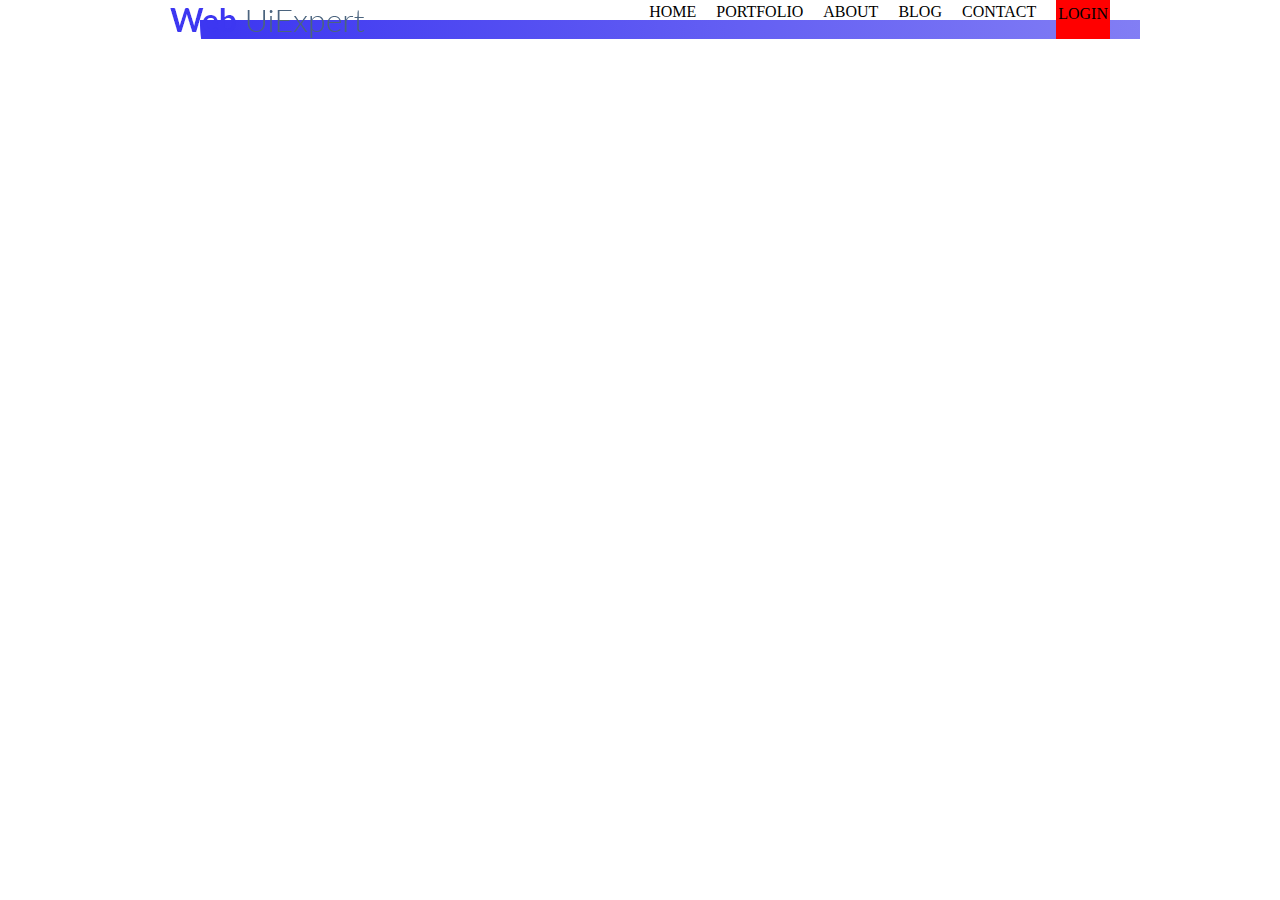
==== index.html @ 874ae99d "first commit" ====
<!DOCTYPE html>
<html lang="en">
  <head>
    <meta charset="UTF-8" />
    <meta http-equiv="X-UA-Compatible" content="IE=edge" />
    <meta name="viewport" content="width=device-width, initial-scale=1.0" />
    <title>Design</title>
  </head>
  <link rel="stylesheet" href="index.css" />
  <body>
      <nav class="navbar">
       <div class="container">
        <img src="logos/Web UiExpert.png" alt="">
        <ul>
          <li class="nav">HOME</li>
          <li class="nav">PORTFOLIO</li>
          <li class="nav">ABOUT</li>
          <li class="nav">BLOG</li>
          <li class="nav">CONTACT</li>
          <li class="nav" style="border:2px solid red; text-align: center; background-color: red;">LOGIN</li>
        </ul>
       </div>
      </nav>
  </body>
</html>
---- index.css ----
*
{
    box-sizing: border-box;
    margin: 0;
    padding:0;
}
body
{
    line-height: 1.5;
    font-size: 16px;
}
ul{
    list-style-type: none;
}
.container{
    max-width: 1000px;
    margin:0 auto;
    padding: 0 30px;
    background-image: url('images/Path\ 1361.png');
}
.navbar .container{
    display:flex;
    justify-content: space-between;
}
.navbar .container ul{
    display:flex;
    justify-content: space-between;
}
.nav{
    margin-left: 20px;
}
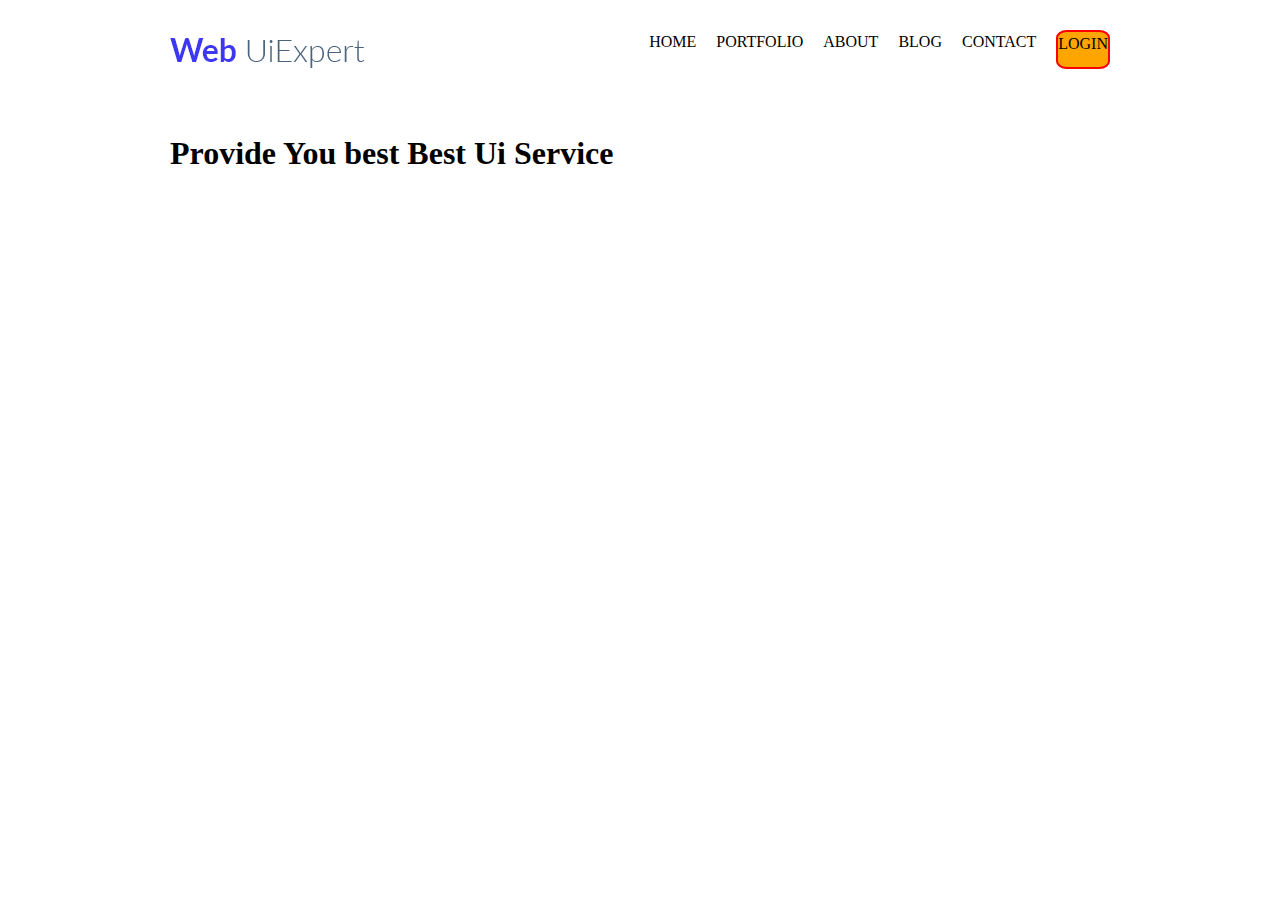
==== commit 560c1f3a: "changes made for the page" ====
--- a/index.html
+++ b/index.html
@@ -17,9 +17,15 @@
           <li class="nav">ABOUT</li>
           <li class="nav">BLOG</li>
           <li class="nav">CONTACT</li>
-          <li class="nav" style="border:2px solid red; text-align: center; background-color: red;">LOGIN</li>
+          <li class="nav" style="border:2px solid red; text-align: center; background-color:orange;border-radius:20%;">LOGIN</li>
         </ul>
        </div>
       </nav>
+      <div class="container">
+      <section>
+        <h1>Provide You best
+            Best Ui Service</h1>
+        </div>
+      </section>
   </body>
 </html>
--- a/index.css
+++ b/index.css
@@ -14,9 +14,9 @@
 }
 .container{
     max-width: 1000px;
-    margin:0 auto;
-    padding: 0 30px;
-    background-image: url('images/Path\ 1361.png');
+    margin:auto;
+    padding: 30px;
+    /*background-image: url('images/Path\ 1361.png');*/
 }
 .navbar .container{
     display:flex;
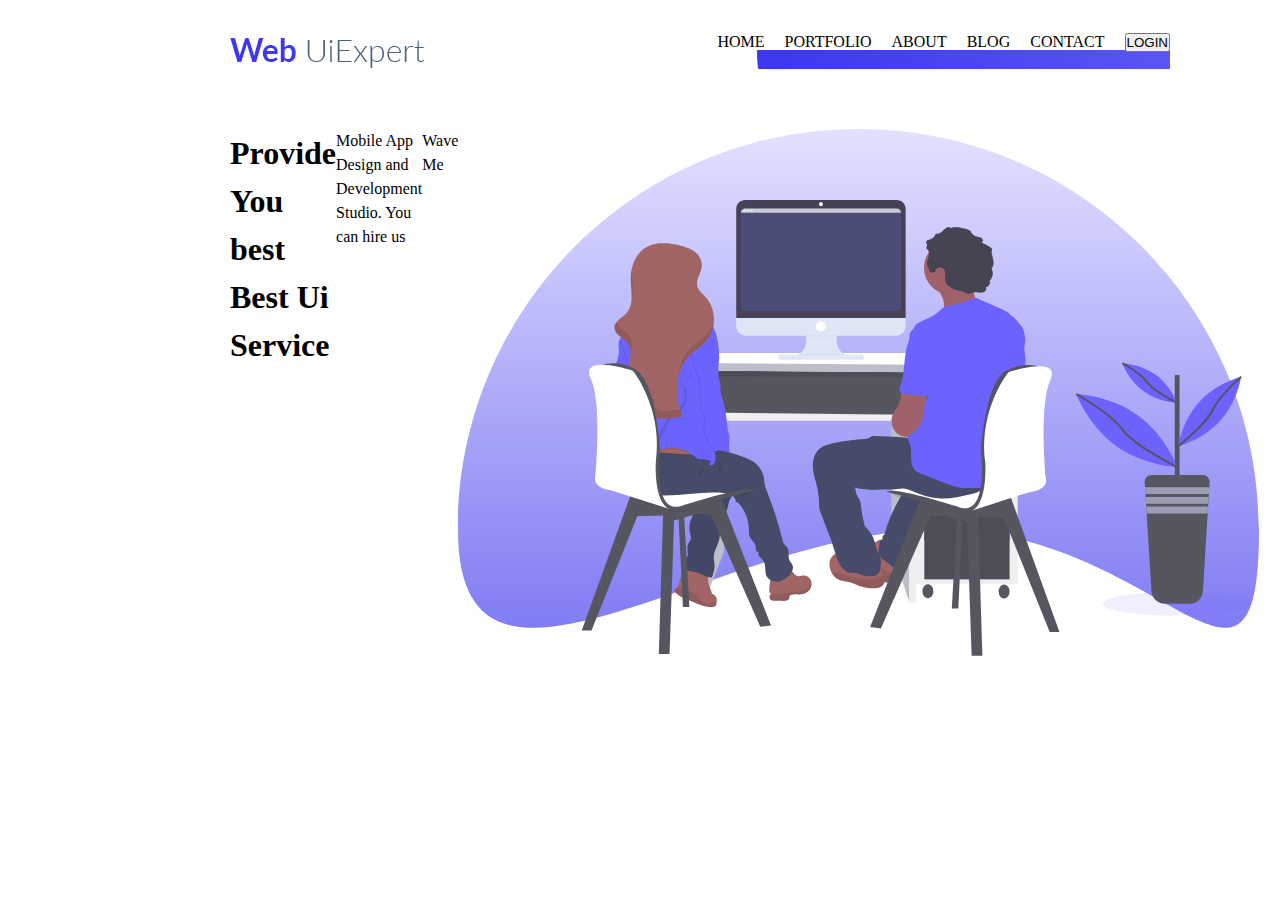
==== commit 8ad0b8e2: "commited 14/09/2022 @10:53" ====
--- a/index.html
+++ b/index.html
@@ -17,15 +17,18 @@
           <li class="nav">ABOUT</li>
           <li class="nav">BLOG</li>
           <li class="nav">CONTACT</li>
-          <li class="nav" style="border:2px solid red; text-align: center; background-color:orange;border-radius:20%;">LOGIN</li>
+          <li class="nav"><button>LOGIN</button></li>
         </ul>
        </div>
       </nav>
       <div class="container">
-      <section>
-        <h1>Provide You best
-            Best Ui Service</h1>
-        </div>
+      <section class="section">
+        <h1>Provide You best<br>
+             Best Ui Service</h1>
+        <p>Mobile App Design and Development Studio. You can hire us</p>
+        <p>Wave Me</p>
+        <img src="images/undraw_pair_programming_njlp.png" alt="">
       </section>
+      </div>
   </body>
 </html>
--- a/index.css
+++ b/index.css
@@ -14,9 +14,8 @@
 }
 .container{
     max-width: 1000px;
-    margin:auto;
+    margin:0px 0px 0px 200px;
     padding: 30px;
-    /*background-image: url('images/Path\ 1361.png');*/
 }
 .navbar .container{
     display:flex;
@@ -25,7 +24,25 @@
 .navbar .container ul{
     display:flex;
     justify-content: space-between;
+    background-image: url('images/Path\ 1361.png');
 }
 .nav{
     margin-left: 20px;
 }
+h1{
+    font-weight: bold;
+    font-size:xx-large;
+}
+/*.button{
+    border: 2px solid blue;
+    width: 100px;
+    text-align: center;
+    border-radius: 20%;
+    background-color: blue;
+    border-left-style:initial ;
+    border-right-style:inherit ;
+}*/
+.container .section{
+    display:flex; 
+    justify-content: space-between;
+}
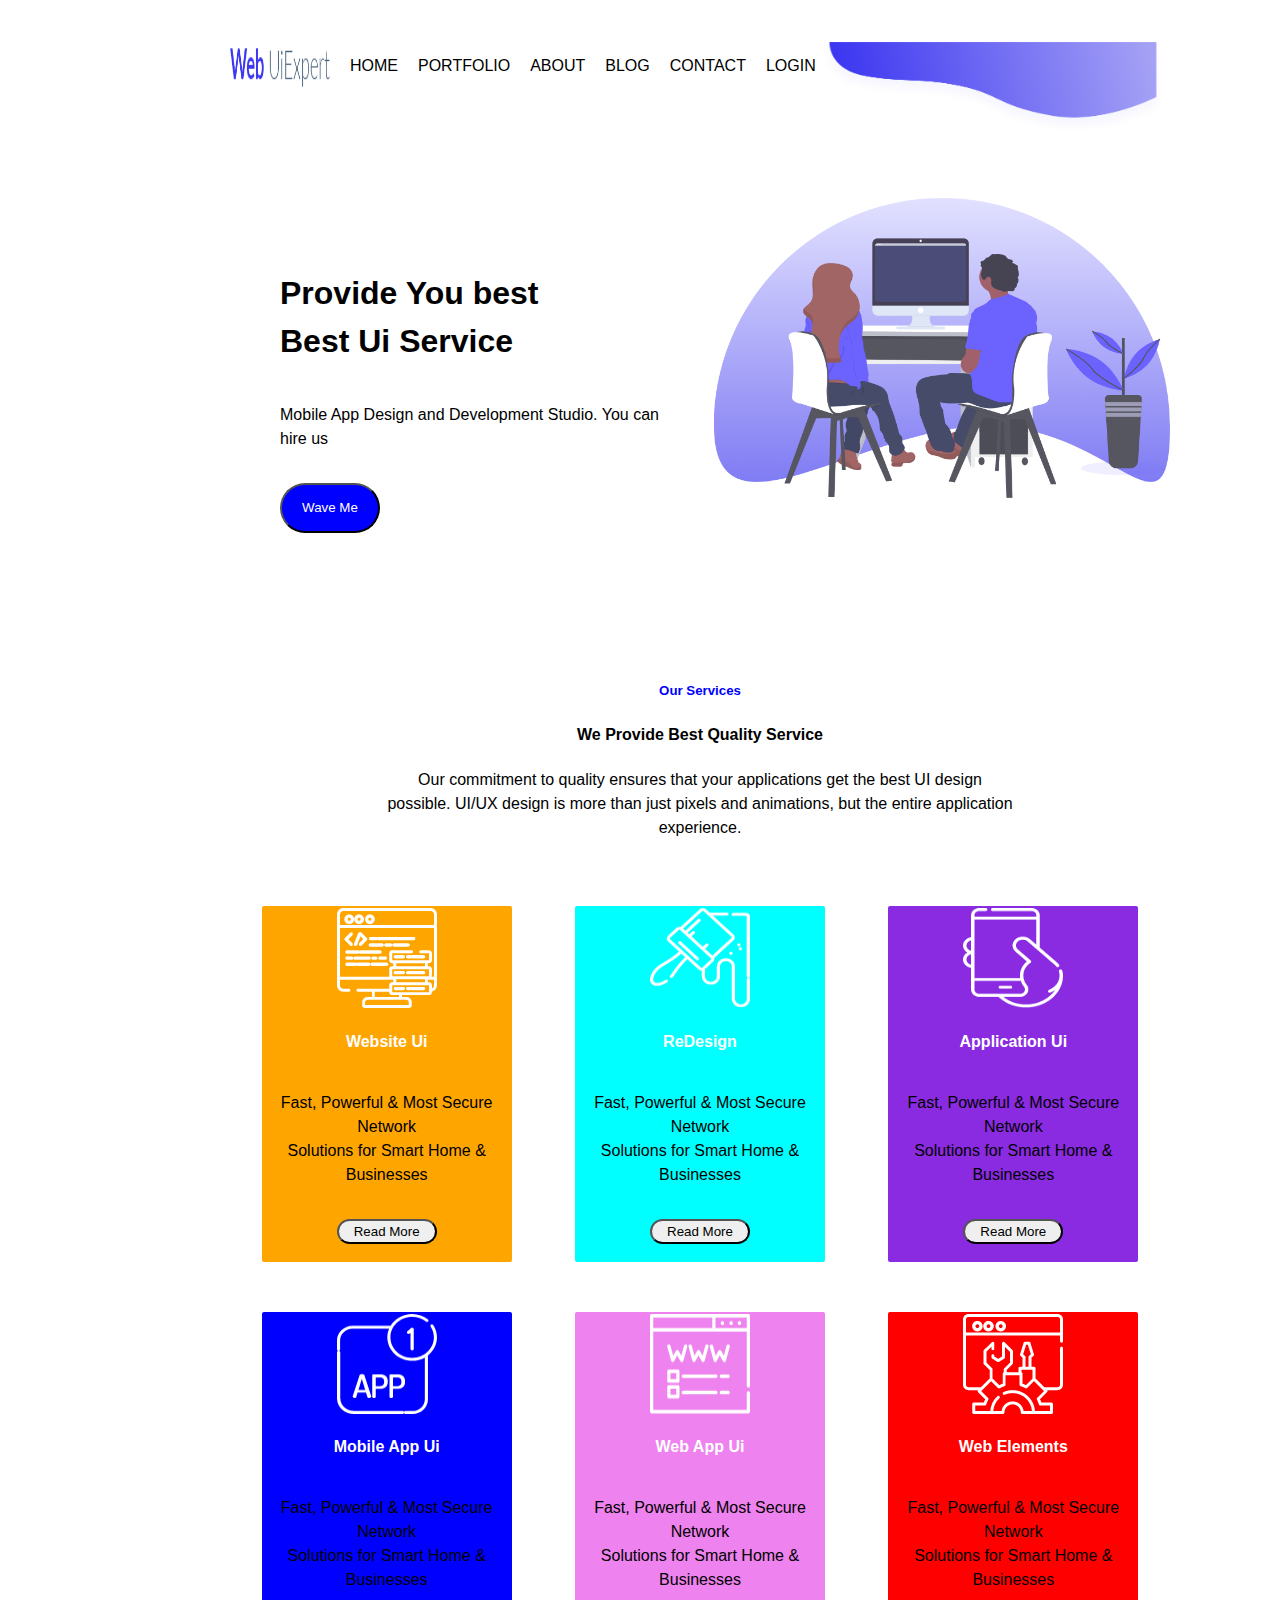
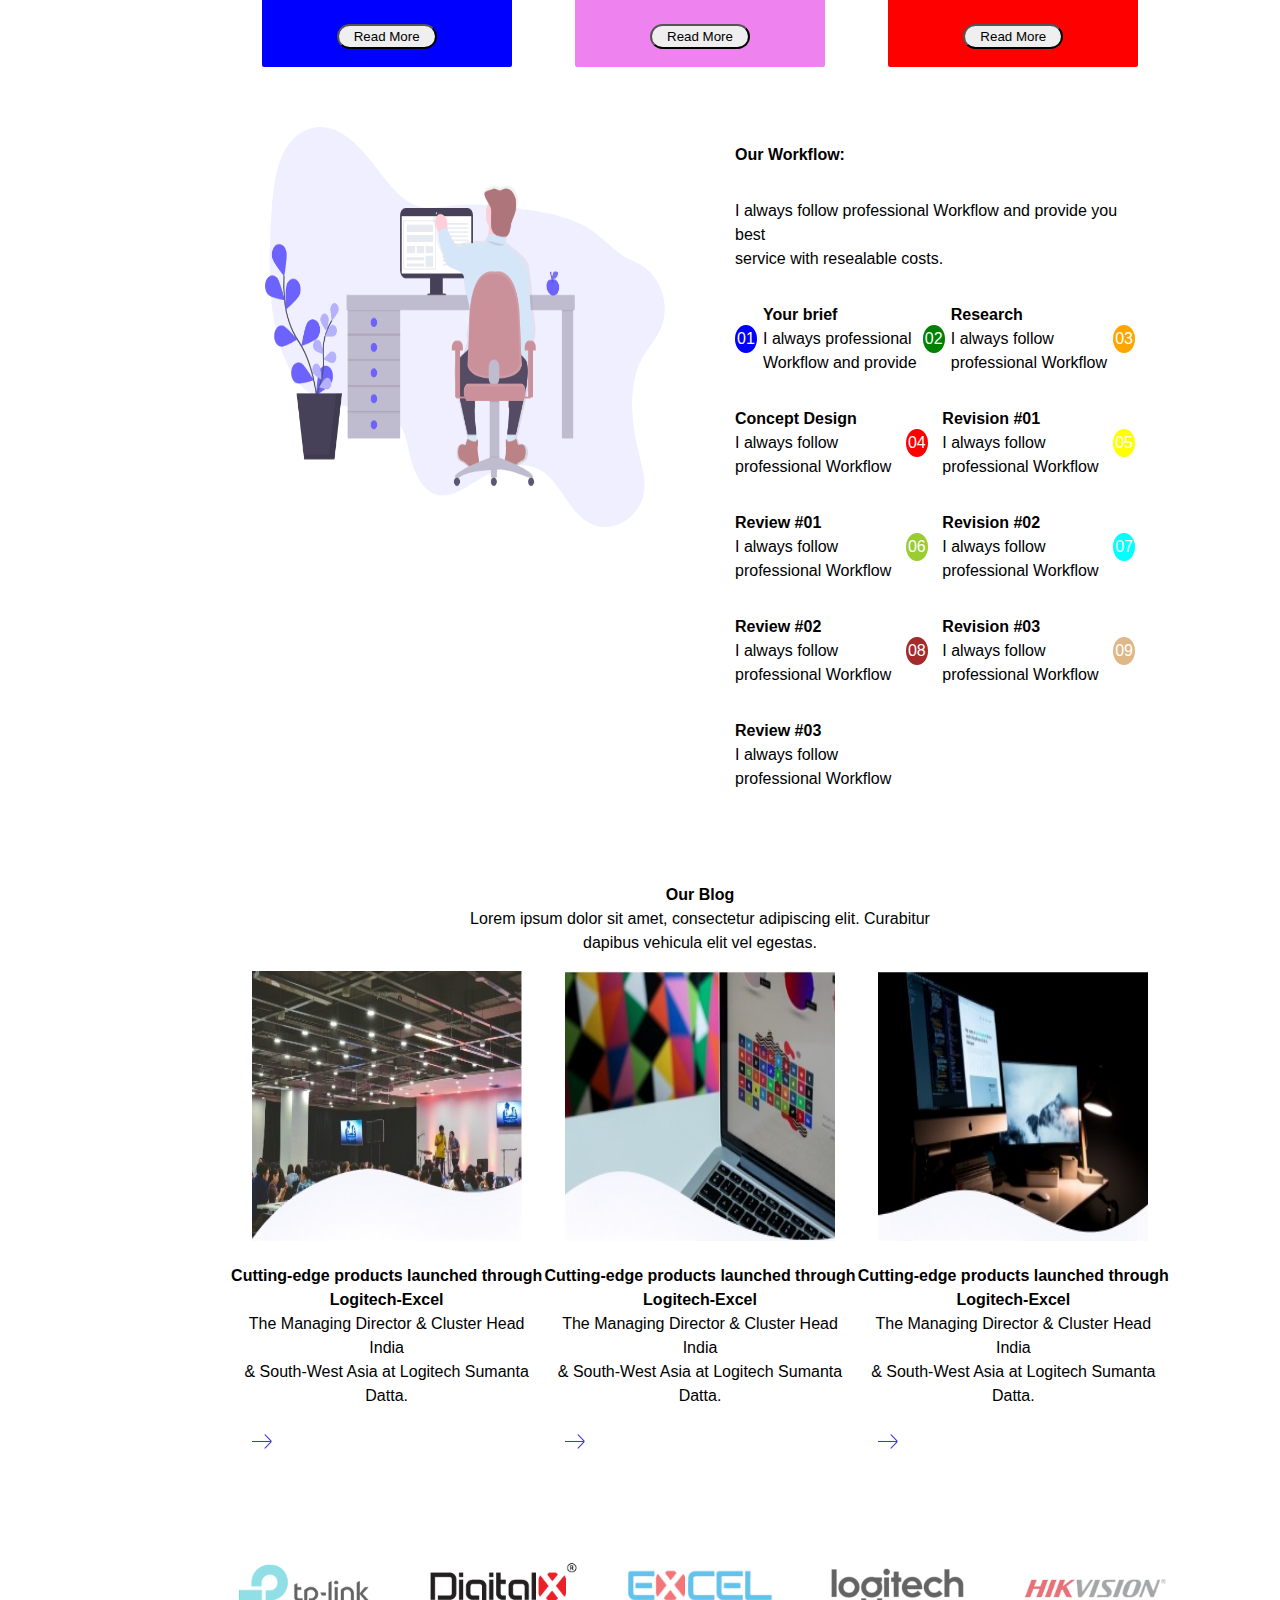
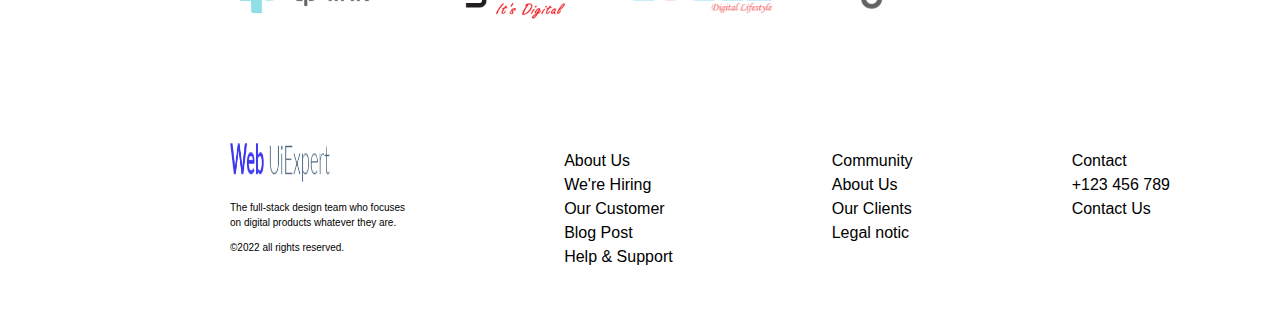
==== commit 4eea183d: "changes made" ====
--- a/index.html
+++ b/index.html
@@ -4,31 +4,227 @@
     <meta charset="UTF-8" />
     <meta http-equiv="X-UA-Compatible" content="IE=edge" />
     <meta name="viewport" content="width=device-width, initial-scale=1.0" />
-    <title>Design</title>
+  <title>Design</title>
   </head>
   <link rel="stylesheet" href="index.css" />
   <body>
-      <nav class="navbar">
        <div class="container">
-        <img src="logos/Web UiExpert.png" alt="">
+        <nav class="navbar">
+        <img src="logos/Web UiExpert.png" alt=" web UiExpert logo" width="100px" height="50px">
         <ul>
           <li class="nav">HOME</li>
           <li class="nav">PORTFOLIO</li>
           <li class="nav">ABOUT</li>
           <li class="nav">BLOG</li>
           <li class="nav">CONTACT</li>
-          <li class="nav"><button>LOGIN</button></li>
+          <li class="nav">LOGIN</li>
         </ul>
+        <img src="images/Path 1361.png" alt="nav bar image" width="600px" height="100px">
+        </nav>
        </div>
-      </nav>
       <div class="container">
       <section class="section">
+        <div class="main">
         <h1>Provide You best<br>
              Best Ui Service</h1>
         <p>Mobile App Design and Development Studio. You can hire us</p>
-        <p>Wave Me</p>
-        <img src="images/undraw_pair_programming_njlp.png" alt="">
+        <p><button>Wave Me</button></p>
+        </div>
+        <img src="images/undraw_pair_programming_njlp.png" alt="undraw_pair_programming image" width="500px" height="300px">
       </section>
+      </div>
+      <div class="container">
+        <div class="cent">
+        <div class="service">
+          <h5>Our Services</h6>
+          <h4>We Provide Best Quality Service</h4>
+          <p>Our commitment to quality ensures that your applications get the best UI design <br>   
+            possible. UI/UX design is more than just pixels and animations, but the entire application <br> 
+            experience.</p>
+        </div>
+        <div class="boxes">
+          <div class="box1">
+            <img src="icons/Website-Ui.png" alt="Website-Ui image" width="100px" height="100px">
+            <h4>Website Ui</h4>
+            <p>Fast, Powerful & Most Secure Network <br> 
+              Solutions for Smart Home & Businesses</p>
+            <p><button>Read More</button></p>
+          </div>
+          <div class="box2">
+            <img src="icons/ReDesign.png" alt=" ReDesign image" width="100px" height="100px">
+            <h4>ReDesign</h4>
+            <p>Fast, Powerful & Most Secure Network <br>
+              Solutions for Smart Home & Businesses</p>
+             <p><button>Read More</button></p> 
+          </div>
+          <div class="box3">
+            <img src="icons/application-Ui.png" alt=" application-Ui image" width="100px" height="100px">
+            <h4>Application Ui</h4>
+            <p>Fast, Powerful & Most Secure Network <br> 
+              Solutions for Smart Home & Businesses</p>
+             <p><button>Read More</button></p> 
+          </div>
+          <div class="box4">
+            <img src="icons/mobile-app-ui.png" alt="mobile-app-ui image" width="100px" height="100px">
+            <h4>Mobile App Ui</h4>
+            <p>Fast, Powerful & Most Secure Network <br> 
+              Solutions for Smart Home & Businesses</p>
+            <p><button>Read More</button></p>
+          </div>
+          <div class="box5">
+            <img src="icons/web-app-ui.png" alt="web-app-ui image" width="100px" height="100px">
+            <h4>Web App Ui</h4>
+            <p>Fast, Powerful & Most Secure Network <br> 
+              Solutions for Smart Home & Businesses</p>
+            <p><button>Read More</button></p>
+            </div>
+          <div class="box6">
+            <img src="icons/web-elements.png" alt="web Elements image" width="100px" height="100px">
+            <h4>Web Elements</h4>
+            <p>Fast, Powerful & Most Secure Network <br> 
+              Solutions for Smart Home & Businesses</p>
+              <p><button >Read More</button></p>
+          </div>
+        </div>
+        </div>
+      </div>
+      <div class="container">
+        <div class="workflow">
+          <img src="images/undraw_social_networking_nqk4.png" alt="undraw_social_networking_nqk4" width="400px" height="400px">
+          <div class="dis">
+          <p><strong>Our Workflow:</strong></p>
+          <p>I always follow professional Workflow and provide you best <br> 
+            service with resealable costs.</p>
+           <div class="con">
+          <p class="num1">01</p>
+          <p><strong>Your brief</strong><br>
+            I always professional <br> 
+            Workflow and provide</p>
+            <p class="num2">02</p>
+            <p><strong>Research</strong><br>
+              I always follow <br>
+              professional Workflow</p>
+              <p class="num3">03</p>
+            <p><strong>Concept Design</strong><br>
+            I always follow <br>
+              professional Workflow</p>
+              <p class="num4">04</p>
+              <p><strong>Revision #01</strong> <br>
+              I always follow <br>
+                professional Workflow</p>
+                <p class="num5">05</p>
+               <p><strong>Review #01</strong> <br>  
+                I always follow <br>
+                  professional Workflow</p>
+                  <p class="num6">06</p>
+                 <p> <strong>Revision #02</strong> <br>
+                  I always follow <br>
+                    professional Workflow</p>
+                    <p class="num7">07</p>
+                   <p> <strong>Review #02</strong> <br>
+                    I always follow <br>
+                      professional Workflow</p>
+                      <p class="num8">08</p>
+                     <p> <strong>Revision #03</strong> <br>
+                      I always follow <br>
+                        professional Workflow</p>
+                        <p class="num9">09</p>
+                       <p> <strong>Review #03</strong> <br>
+                        I always follow <br>
+                          professional Workflow</p>   
+                </div>
+              </div>
+           </div>
+      </div>
+      <div class="container">
+      <div class="blog">
+        <p><strong>Our Blog</strong><br>
+          Lorem ipsum dolor sit amet, consectetur adipiscing elit. Curabitur<br> 
+dapibus vehicula elit vel egestas.</p>
+          <div class="cut">
+            <div>
+              <img src="images/md-duran-628447-unsplash.jpg" alt="md-duran-628447-unsplash image" width="270px" height="270px">
+              <p><strong>Cutting-edge products launched through Logitech-Excel</strong><br>
+                The Managing Director & Cluster Head India <br>
+                & South-West Asia at Logitech Sumanta <br>
+                Datta.
+              </p>
+              <img class="arrow" src="icons/arrow.png" alt=" arrow image" >
+            </div>
+            <div>
+              <img src="images/nordwood-themes-387855-unsplash.jpg" alt="nordwood-themes-387855-unsplash" width="270px" height="270px">
+              <p><strong>Cutting-edge products launched through Logitech-Excel</strong> <br>
+                The Managing Director & Cluster Head India <br> 
+                & South-West Asia at Logitech Sumanta <br>  
+                Datta.
+              </p>
+              <img class="arrow" src="icons/arrow.png" alt="arrow image">
+            </div>
+            <div>
+              <img src="images/lee-campbell-106610-unsplash.jpg" alt="lee-campbell-106610-unsplash" width="270px" height="270px">
+              <p><strong>Cutting-edge products launched through Logitech-Excel</strong> <br>
+                The Managing Director & Cluster Head India <br>
+                & South-West Asia at Logitech Sumanta <br>
+                Datta.
+              </p>
+              <img class="arrow" src="icons/arrow.png" alt="arrow image">
+            </div>
+          </div>
+         </div> 
+      </div>
+      <div class="container">
+        <div class="last">
+          <div>
+          <img src="logos/tp-link.png" alt="tplink image">
+          </div>
+          <div>
+            <img src="logos/digital-x-logo.png" alt="digital-x-logo">
+          </div>
+          <div>
+            <img src="logos/excel-brand-logo.png" alt="excel-brand-logo">
+          </div>
+          <div>
+            <img src="logos/Logitech-logo-300x300.png" alt="Logitech-logo-300x300">
+          </div>
+          <div>
+            <img src="logos/hikvison.png" alt="hikvision">
+          </div>
+        </div>
+      </div>
+      <div class="container">
+        <div class="final">
+         <div>
+          <img src="logos/Web UiExpert.png" alt="web UiExpert">
+          <p>The full-stack design team who focuses<br> 
+            on digital products whatever they are.
+          </p>
+         <p>&copy;2022 all rights reserved.</p>
+         </div>
+         <div>
+          <ul>
+            <li>About Us</li>
+            <li>We're Hiring</li>
+            <li>Our Customer</li>
+            <li>Blog Post</li>
+            <li>Help & Support</li>
+          </ul>
+         </div>
+         <div>
+          <ul>
+            <li>Community</li>
+            <li>About Us</li>
+            <li>Our Clients</li>
+            <li>Legal notic</li>
+          </ul>
+         </div>
+         <div>
+          <ul>
+            <li>Contact</li>
+            <li>+123 456 789</li>
+            <li>Contact Us</li>
+          </ul>
+         </div>
+        </div>
       </div>
   </body>
 </html>
--- a/index.css
+++ b/index.css
@@ -1,7 +1,7 @@
 *
 {
     box-sizing: border-box;
-    margin: 0;
+    margin-left:0;
     padding:0;
 }
 body
@@ -16,15 +16,19 @@
     max-width: 1000px;
     margin:0px 0px 0px 200px;
     padding: 30px;
-}
-.navbar .container{
-    display:flex;
-    justify-content: space-between;
-}
-.navbar .container ul{
-    display:flex;
-    justify-content: space-between;
-    background-image: url('images/Path\ 1361.png');
+    font-family: sans-serif;
+}
+.container .navbar{
+    display:flex;
+    justify-content: space-between;
+}
+.container .navbar ul{
+    display:flex;
+    justify-content: space-between;
+    flex-direction: row;
+    align-content: flex-end;
+    z-index: 5;
+   
 }
 .nav{
     margin-left: 20px;
@@ -46,3 +50,229 @@
     display:flex; 
     justify-content: space-between;
 }
+.container .section .main{
+    display:flex;
+    flex-direction: column; 
+    padding: 50px;
+}
+.container .section .main{
+    font-family: sans-serif;
+}
+.container .section .main p button{
+    width: 100px;
+    height:50px;
+    background-color: blue;
+    color: white;
+    border-radius: 50px;
+}
+.container .cent .boxes h4{
+    color: white;
+}
+.container .cent .boxes p button{
+    width: 100px;
+    height:25px;
+    border-radius: 50px;
+
+}   
+.container .section img{
+    display: flex;
+    align-items: flex-start;
+}
+.container .service{
+    text-align: center;
+}
+.container .cent{
+    display:flex;
+    flex-direction: column;
+    justify-content: center;
+}
+.container .service h5{
+    color: blue;
+}
+.container .boxes{
+    display:flex;
+    flex-wrap: wrap;
+    justify-content:space-around;    
+}
+.container .boxes .box1{
+    display: flex;
+    justify-content: center;
+    flex-direction: column;
+    width:250px;
+    text-align: center;
+    margin: 50px 0 ;
+    border:2px solid orange;
+    background-color: orange;
+    align-items: center;
+    border-radius: 2px;
+}
+.container .boxes .box2{
+    display: flex;
+    justify-content: center;
+    flex-direction: column;
+    width:250px;
+    text-align: center;
+    margin:50px 0;
+    border:2px solid aqua;
+    background-color: aqua;
+    align-items: center;
+    border-radius: 2px;
+}
+.container .boxes .box3{
+    display: flex;
+    justify-content: center;
+    flex-direction: column;
+    width:250px;
+    text-align: center;
+    margin: 50px 0 50px 0;
+    border:2px solid blueviolet;
+    background-color: blueviolet;
+    align-items: center;
+    border-radius: 2px;
+}
+.container .boxes .box4{
+    display: flex;
+    justify-content: center;
+    flex-direction: column;
+    width:250px;
+    text-align: center;
+    border:2px solid blue;
+    background-color:blue;
+    align-items: center;
+    border-radius: 2px;
+}
+.container .boxes .box5{
+    display: flex;
+    justify-content: center;
+    flex-direction: column;
+    width:250px;
+    text-align: center;
+    border:2px solid violet;
+    background-color: violet;
+    align-items: center;
+    border-radius: 2px;
+}
+.container .boxes .box6{
+    display: flex;
+    justify-content: center;
+    flex-direction: column;
+    width:250px;
+    text-align: center;
+    border:2px solid red;
+    background-color: red;
+    align-items: center;
+    border-radius: 2px;
+}
+.container .service .boxes{
+    background-color: gainsboro;
+}
+.container .workflow{
+    display:flex;
+    justify-content: space-around;
+}
+.container .workflow .dis{display: flex;
+flex-direction: column;
+flex-wrap: wrap;
+width: 400px;
+}
+.container .workflow .dis .con{
+    display: flex;
+    flex-wrap: wrap;
+    justify-content: space-between;
+    align-items:center;
+}
+
+.container .workflow .dis .con .num1{
+    border:2px solid blue; 
+    border-radius:50%; 
+    text-align: center;
+    background-color:blue;
+    color:white;
+}
+.container .workflow .dis .con .num2{
+    border:2px solid green; 
+    border-radius:50%; 
+    text-align: center;
+    background-color:green;
+    color:white;
+}
+.container .workflow .dis .con .num3{
+    border:2px solid orange; 
+    border-radius:50%; 
+    text-align: center;
+    background-color:orange;
+    color:white;
+}
+.container .workflow .dis .con .num4{
+    border:2px solid red; 
+    border-radius:50%; 
+    text-align: center;
+    background-color:red;
+    color:white;
+}
+.container .workflow .dis .con .num5{
+    border:2px solid yellow; 
+    border-radius:50%; 
+    text-align: center;
+    background-color:yellow;
+    color:white;
+}
+.container .workflow .dis .con .num6{
+    border:2px solid yellowgreen; 
+    border-radius:50%; 
+    text-align: center;
+    background-color:yellowgreen;
+    color:white;
+}
+.container .workflow .dis .con .num7{
+    border:2px solid aqua; 
+    border-radius:50%;
+    text-align: center;
+    background-color:aqua;
+    color:white;
+}
+.container .workflow .dis .con .num8{
+    border:2px solid brown; 
+    border-radius:50%; 
+    text-align: center;
+    background-color:brown;
+    color:white;
+}.container .workflow .dis .con .num9{
+    border:2px solid burlywood; 
+    border-radius:50%; 
+    text-align: center;
+    background-color:burlywood;
+    color:white;
+}
+.blog{
+    text-align: center;
+}
+.blog .cut{
+    display: flex;
+    justify-content:space-between ;
+    margin:10px 0px 0px 0px;
+}
+.blog .cut .arrow{
+    margin: 10px 250px 0 0;
+    width: 20px;
+}
+.container .last img{
+    width:150px;
+    height: 150px;
+}
+.container .last{
+    display:flex;
+    justify-content: space-between;
+}
+.container .final{
+    display:flex;
+    flex-direction: row;
+    justify-content: space-between;
+}
+.container .final p{
+    font-size:  10px;
+}
+.container .final img{
+    width:100px;
+    height:50px;
+}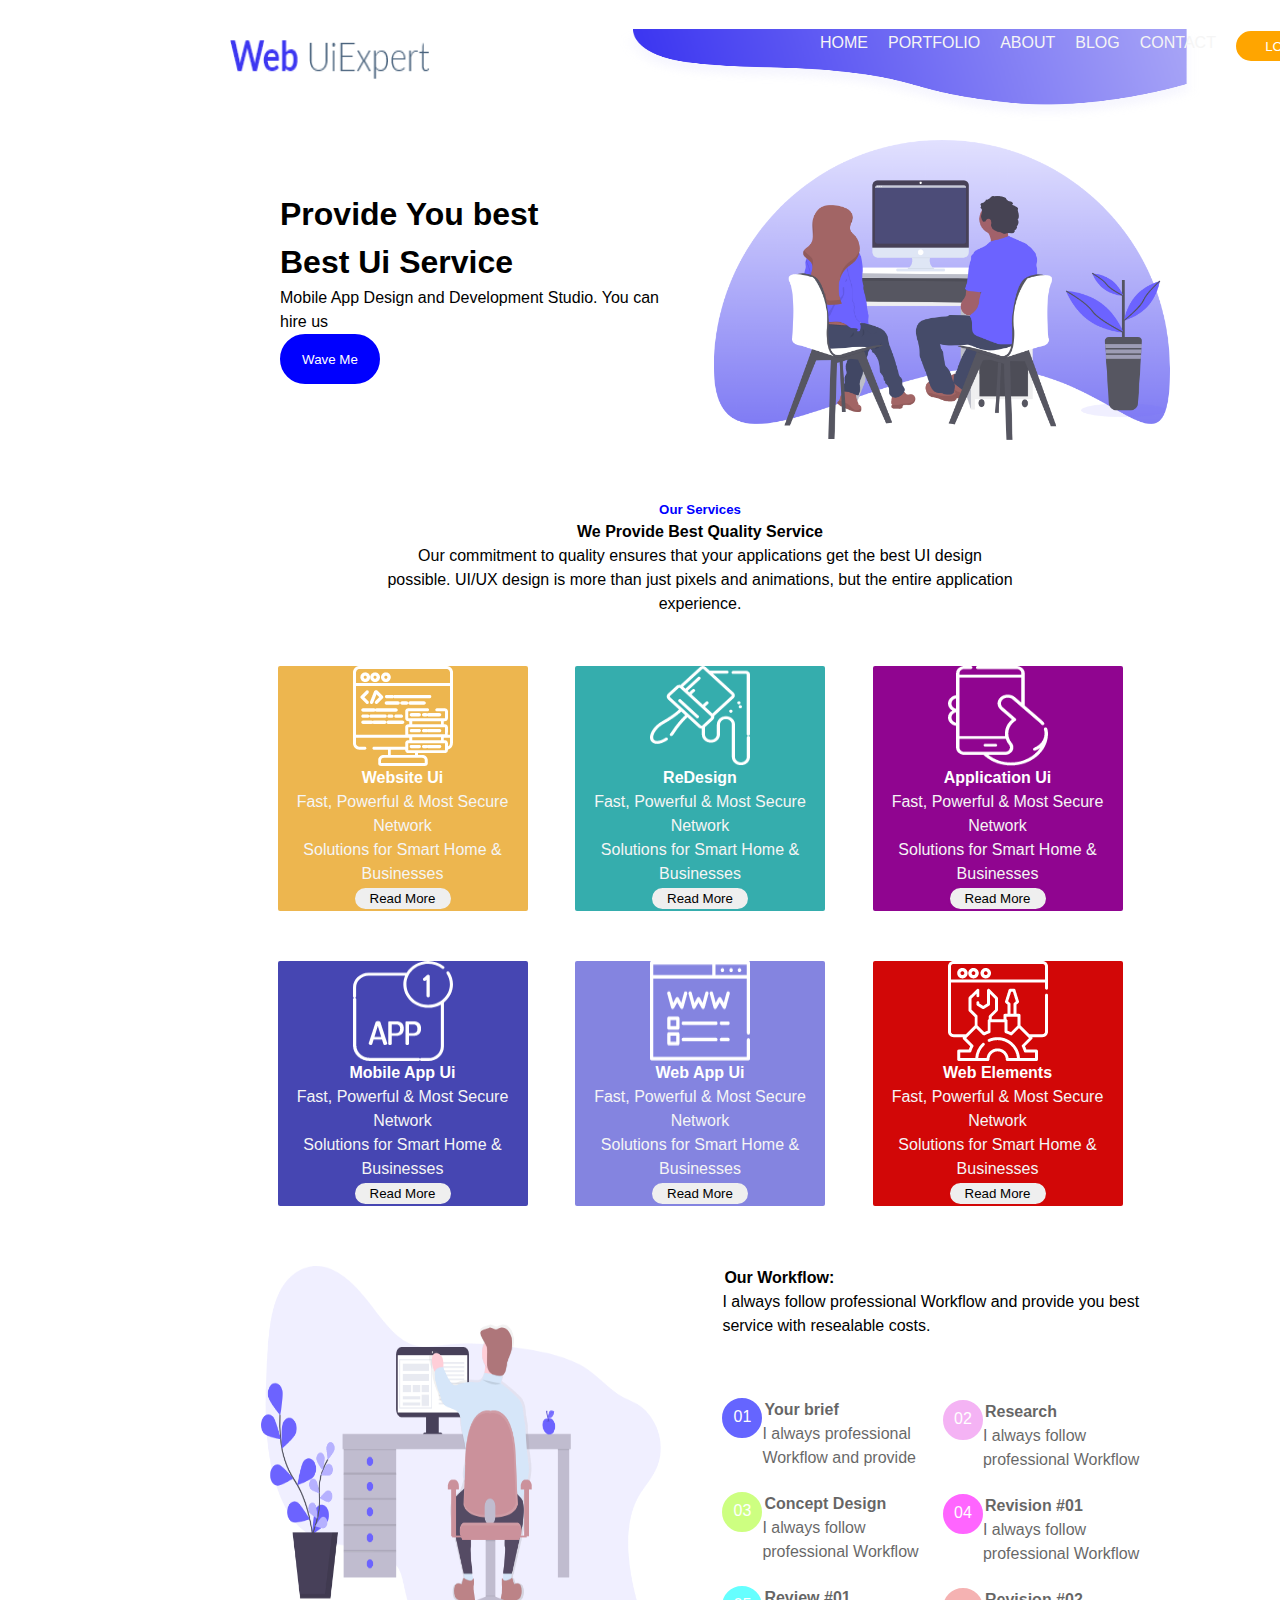
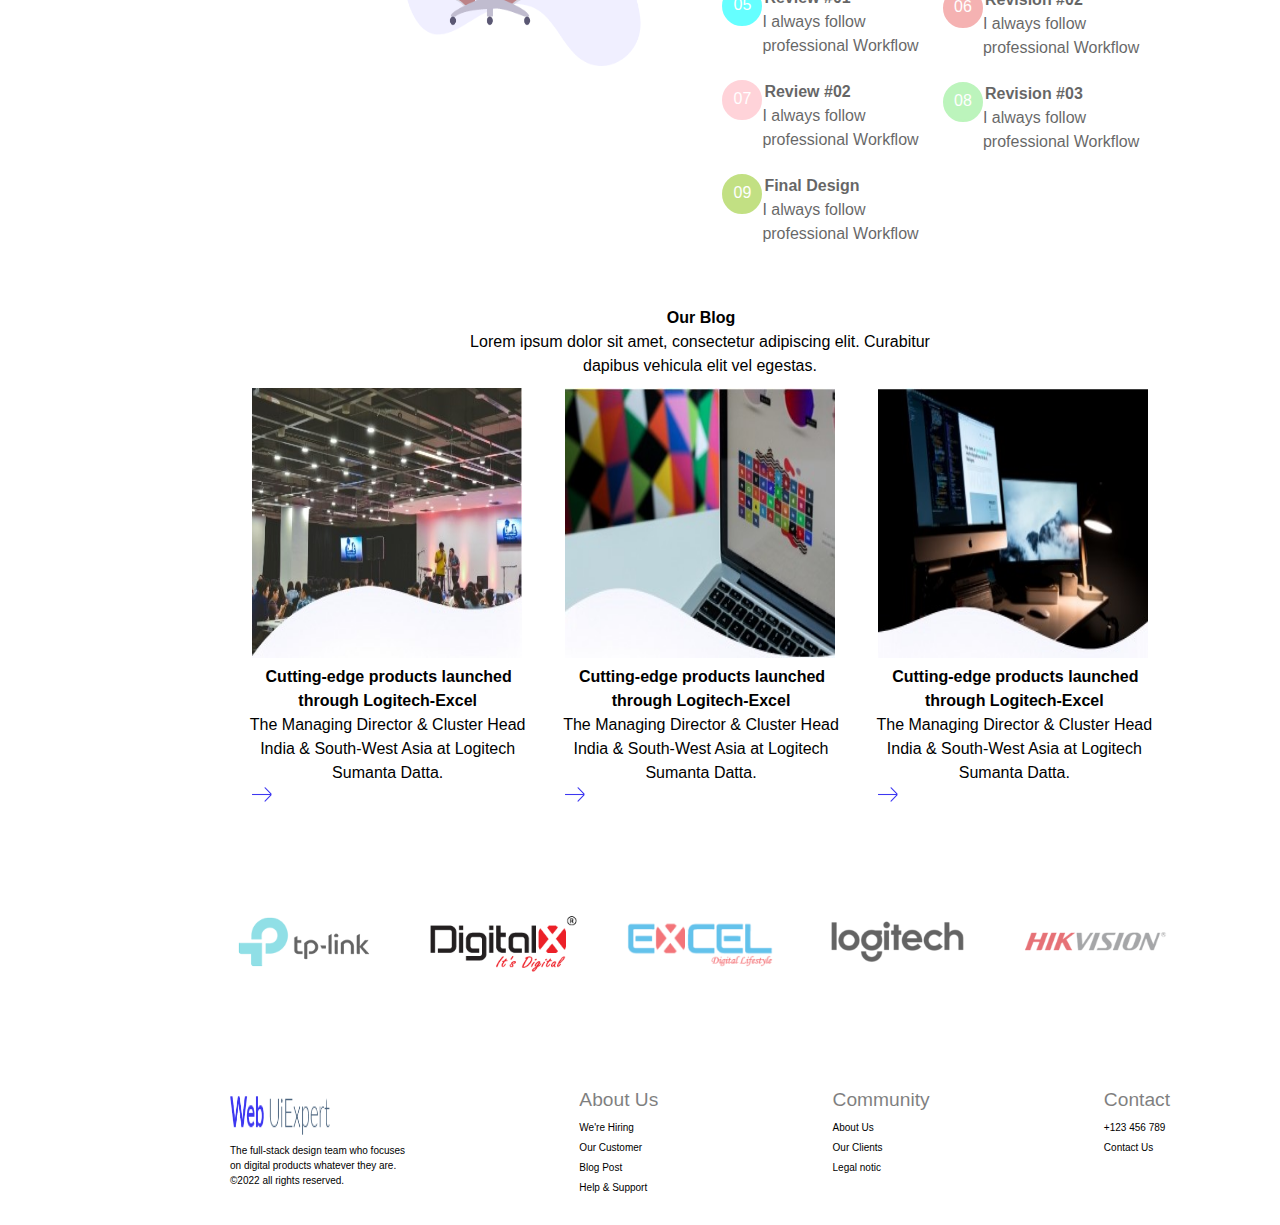
==== commit 6ecb3bd5: "pushing it to the git" ====
--- a/index.html
+++ b/index.html
@@ -10,17 +10,17 @@
   <body>
        <div class="container">
         <nav class="navbar">
-        <img src="logos/Web UiExpert.png" alt=" web UiExpert logo" width="100px" height="50px">
+        <img src="logos/Web UiExpert.png" alt=" web UiExpert logo" width="200px" height="50px">
         <ul>
           <li class="nav">HOME</li>
           <li class="nav">PORTFOLIO</li>
           <li class="nav">ABOUT</li>
           <li class="nav">BLOG</li>
           <li class="nav">CONTACT</li>
-          <li class="nav">LOGIN</li>
+          <li class="nav"><button>LOGIN</button></li>
         </ul>
-        <img src="images/Path 1361.png" alt="nav bar image" width="600px" height="100px">
         </nav>
+        <img class="naimg" src="images/Path 1361.png" alt="nav bar image" width="600px" height="100px">
        </div>
       <div class="container">
       <section class="section">
@@ -90,48 +90,72 @@
       </div>
       <div class="container">
         <div class="workflow">
+          <div>
           <img src="images/undraw_social_networking_nqk4.png" alt="undraw_social_networking_nqk4" width="400px" height="400px">
-          <div class="dis">
+          </div>
+          <div class="flow">
+          <div>
           <p><strong>Our Workflow:</strong></p>
           <p>I always follow professional Workflow and provide you best <br> 
             service with resealable costs.</p>
-           <div class="con">
-          <p class="num1">01</p>
+          </div>
+          <div class="num">
+           <div class="num1">
+          <p class="circle1">01</p>
           <p><strong>Your brief</strong><br>
             I always professional <br> 
             Workflow and provide</p>
-            <p class="num2">02</p>
+            </div>
+            <div class="num2">
+            <p class="circle2">02</p>
             <p><strong>Research</strong><br>
               I always follow <br>
               professional Workflow</p>
-              <p class="num3">03</p>
+              </div>
+              <div class="num3">
+              <p class="circle3">03</p>
             <p><strong>Concept Design</strong><br>
             I always follow <br>
               professional Workflow</p>
-              <p class="num4">04</p>
+              </div>
+              <div class="num4">
+              <p class="circle4">04</p>
               <p><strong>Revision #01</strong> <br>
               I always follow <br>
                 professional Workflow</p>
-                <p class="num5">05</p>
+                </div>
+                <div class="num5">
+                <p class="circle5">05</p>
                <p><strong>Review #01</strong> <br>  
                 I always follow <br>
                   professional Workflow</p>
-                  <p class="num6">06</p>
+                </div>
+                <div class="num6">
+                  <p class="circle6">06</p>
                  <p> <strong>Revision #02</strong> <br>
                   I always follow <br>
                     professional Workflow</p>
-                    <p class="num7">07</p>
+                  </div>
+                  <div class="num7">
+                    <p class="circle7">07</p>
                    <p> <strong>Review #02</strong> <br>
                     I always follow <br>
                       professional Workflow</p>
-                      <p class="num8">08</p>
+                      </div>
+                      <div class="num8">
+                      <p class="circle8">08</p>
                      <p> <strong>Revision #03</strong> <br>
                       I always follow <br>
                         professional Workflow</p>
-                        <p class="num9">09</p>
-                       <p> <strong>Review #03</strong> <br>
+                     </div>
+                        <div class="num9" >
+                        <p class="circle9">09</p>
+                       <p> <strong>Final Design</strong><br>
                         I always follow <br>
-                          professional Workflow</p>   
+                          professional Workflow</p>
+                          </div>
+                          </div> 
+                    </div>
                 </div>
               </div>
            </div>
@@ -145,8 +169,8 @@
             <div>
               <img src="images/md-duran-628447-unsplash.jpg" alt="md-duran-628447-unsplash image" width="270px" height="270px">
               <p><strong>Cutting-edge products launched through Logitech-Excel</strong><br>
-                The Managing Director & Cluster Head India <br>
-                & South-West Asia at Logitech Sumanta <br>
+                The Managing Director & Cluster Head India
+                & South-West Asia at Logitech Sumanta 
                 Datta.
               </p>
               <img class="arrow" src="icons/arrow.png" alt=" arrow image" >
@@ -154,8 +178,8 @@
             <div>
               <img src="images/nordwood-themes-387855-unsplash.jpg" alt="nordwood-themes-387855-unsplash" width="270px" height="270px">
               <p><strong>Cutting-edge products launched through Logitech-Excel</strong> <br>
-                The Managing Director & Cluster Head India <br> 
-                & South-West Asia at Logitech Sumanta <br>  
+                The Managing Director & Cluster Head India  
+                & South-West Asia at Logitech Sumanta  
                 Datta.
               </p>
               <img class="arrow" src="icons/arrow.png" alt="arrow image">
@@ -163,8 +187,8 @@
             <div>
               <img src="images/lee-campbell-106610-unsplash.jpg" alt="lee-campbell-106610-unsplash" width="270px" height="270px">
               <p><strong>Cutting-edge products launched through Logitech-Excel</strong> <br>
-                The Managing Director & Cluster Head India <br>
-                & South-West Asia at Logitech Sumanta <br>
+                The Managing Director & Cluster Head India
+                & South-West Asia at Logitech Sumanta
                 Datta.
               </p>
               <img class="arrow" src="icons/arrow.png" alt="arrow image">
@@ -194,7 +218,7 @@
       <div class="container">
         <div class="final">
          <div>
-          <img src="logos/Web UiExpert.png" alt="web UiExpert">
+          <img src="logos/Web UiExpert.png" alt="web UiExpert" width="200px" height="100px">
           <p>The full-stack design team who focuses<br> 
             on digital products whatever they are.
           </p>
@@ -202,26 +226,26 @@
          </div>
          <div>
           <ul>
-            <li>About Us</li>
-            <li>We're Hiring</li>
-            <li>Our Customer</li>
-            <li>Blog Post</li>
-            <li>Help & Support</li>
+            <li class="hed">About Us</li>
+            <li class="ted">We're Hiring</li>
+            <li class="ted">Our Customer</li>
+            <li class="ted">Blog Post</li>
+            <li class="ted">Help & Support</li>
           </ul>
          </div>
          <div>
           <ul>
-            <li>Community</li>
-            <li>About Us</li>
-            <li>Our Clients</li>
-            <li>Legal notic</li>
+            <li class="hed">Community</li>
+            <li class="ted">About Us</li>
+            <li class="ted">Our Clients</li>
+            <li class="ted">Legal notic</li>
           </ul>
          </div>
          <div>
           <ul>
-            <li>Contact</li>
-            <li>+123 456 789</li>
-            <li>Contact Us</li>
+            <li class="hed">Contact</li>
+            <li class="ted">+123 456 789</li>
+            <li class="ted">Contact Us</li>
           </ul>
          </div>
         </div>
--- a/index.css
+++ b/index.css
@@ -1,7 +1,7 @@
 *
 {
     box-sizing: border-box;
-    margin-left:0;
+    margin:0;
     padding:0;
 }
 body
@@ -26,9 +26,19 @@
     display:flex;
     justify-content: space-between;
     flex-direction: row;
-    align-content: flex-end;
-    z-index: 5;
-   
+    color: whitesmoke;
+    font-family: sans-serif;
+    margin-left: 370px;
+    margin-top:1px;
+}
+.container .navbar .nav button{
+    background-color:orange;
+    border: 2px solid orange;
+    color:white;
+    width: 100px;
+    height:30px;
+    border-radius: 20px;
+
 }
 .nav{
     margin-left: 20px;
@@ -61,6 +71,7 @@
 .container .section .main p button{
     width: 100px;
     height:50px;
+    border: 2px solid blue;
     background-color: blue;
     color: white;
     border-radius: 50px;
@@ -72,8 +83,11 @@
     width: 100px;
     height:25px;
     border-radius: 50px;
-
 }   
+.container .cent .boxes{
+    display:flex;
+    justify-content: space-evenly;
+}
 .container .section img{
     display: flex;
     align-items: flex-start;
@@ -99,69 +113,87 @@
     justify-content: center;
     flex-direction: column;
     width:250px;
+    color: whitesmoke;
     text-align: center;
     margin: 50px 0 ;
-    border:2px solid orange;
-    background-color: orange;
-    align-items: center;
-    border-radius: 2px;
+    background-color: rgb(237, 182, 79);
+    align-items: center;
+    border-radius: 2px;
+}
+.container .cent .boxes .box1 p button{
+    border: 2px solid rgb(237, 182, 79);
 }
 .container .boxes .box2{
     display: flex;
     justify-content: center;
     flex-direction: column;
     width:250px;
+    color: whitesmoke;
     text-align: center;
     margin:50px 0;
-    border:2px solid aqua;
-    background-color: aqua;
-    align-items: center;
-    border-radius: 2px;
+    background-color: rgb(53, 173, 173);
+    align-items: center;
+    border-radius: 2px;
+}
+.container .cent .boxes .box2 p button{
+    border: 2px solid rgb(53, 173, 173);
 }
 .container .boxes .box3{
     display: flex;
     justify-content: center;
     flex-direction: column;
     width:250px;
+    color: whitesmoke;
     text-align: center;
     margin: 50px 0 50px 0;
-    border:2px solid blueviolet;
-    background-color: blueviolet;
-    align-items: center;
-    border-radius: 2px;
+    background-color: rgb(144, 5, 144);
+    align-items: center;
+    border-radius: 2px;
+}
+.container .cent .boxes .box3 p button{
+    border: 2px solid rgb(144, 5, 144);
 }
 .container .boxes .box4{
     display: flex;
     justify-content: center;
     flex-direction: column;
     width:250px;
-    text-align: center;
-    border:2px solid blue;
-    background-color:blue;
-    align-items: center;
-    border-radius: 2px;
+    color: whitesmoke;
+    text-align: center;
+    background-color:rgb(70, 70, 178);
+    align-items: center;
+    border-radius: 2px;
+}
+.container .cent .boxes .box4 p button{
+    border: 2px solid rgb(70, 70, 178);
 }
 .container .boxes .box5{
     display: flex;
     justify-content: center;
     flex-direction: column;
     width:250px;
-    text-align: center;
-    border:2px solid violet;
-    background-color: violet;
-    align-items: center;
-    border-radius: 2px;
+    color: whitesmoke;
+    text-align: center;
+    background-color: rgb(132, 132, 224);
+    align-items: center;
+    border-radius: 2px;
+}
+.container .cent .boxes .box5 p button{
+    border: 2px solid rgb(132, 132, 224);
 }
 .container .boxes .box6{
     display: flex;
     justify-content: center;
     flex-direction: column;
     width:250px;
-    text-align: center;
-    border:2px solid red;
-    background-color: red;
-    align-items: center;
-    border-radius: 2px;
+    color: whitesmoke;
+    text-align: center;
+    background-color: rgb(210, 7, 7);
+    align-items: center;
+    border-radius: 2px;
+}
+.container .cent .boxes .box6 p button{
+    border: 2px solid rgb(210, 7, 7);
 }
 .container .service .boxes{
     background-color: gainsboro;
@@ -170,91 +202,169 @@
     display:flex;
     justify-content: space-around;
 }
-.container .workflow .dis{display: flex;
-flex-direction: column;
-flex-wrap: wrap;
-width: 400px;
-}
-.container .workflow .dis .con{
-    display: flex;
-    flex-wrap: wrap;
-    justify-content: space-between;
-    align-items:center;
-}
 
-.container .workflow .dis .con .num1{
-    border:2px solid blue; 
-    border-radius:50%; 
-    text-align: center;
-    background-color:blue;
-    color:white;
-}
-.container .workflow .dis .con .num2{
-    border:2px solid green; 
-    border-radius:50%; 
-    text-align: center;
-    background-color:green;
-    color:white;
-}
-.container .workflow .dis .con .num3{
-    border:2px solid orange; 
-    border-radius:50%; 
-    text-align: center;
-    background-color:orange;
-    color:white;
-}
-.container .workflow .dis .con .num4{
-    border:2px solid red; 
-    border-radius:50%; 
-    text-align: center;
-    background-color:red;
-    color:white;
-}
-.container .workflow .dis .con .num5{
-    border:2px solid yellow; 
-    border-radius:50%; 
-    text-align: center;
-    background-color:yellow;
-    color:white;
-}
-.container .workflow .dis .con .num6{
-    border:2px solid yellowgreen; 
-    border-radius:50%; 
-    text-align: center;
-    background-color:yellowgreen;
-    color:white;
-}
-.container .workflow .dis .con .num7{
-    border:2px solid aqua; 
-    border-radius:50%;
-    text-align: center;
-    background-color:aqua;
-    color:white;
-}
-.container .workflow .dis .con .num8{
-    border:2px solid brown; 
-    border-radius:50%; 
-    text-align: center;
-    background-color:brown;
-    color:white;
-}.container .workflow .dis .con .num9{
-    border:2px solid burlywood; 
-    border-radius:50%; 
-    text-align: center;
-    background-color:burlywood;
-    color:white;
+.container .naimg{
+    position:absolute;
+    right: 70px;
+    top:25px;
+    z-index: -1;
+}
+.container .workflow .flow .num{
+    display:flex;
+    flex-direction: column;
+    padding-top: 40px;
+    opacity:0.6;
+}
+.container .workflow .flow .num p{
+
+}
+.container .workflow .flow .num .num1{
+   display: flex;
+   margin-top: 20px;
+}
+.container .workflow .flow .num .num2{
+    display: flex;
+    align-self: flex-end;
+    margin-top: -70px;
+}
+.container .workflow .flow .num .num3{
+   display:flex;
+   margin-top: 20px;
+}
+.container .workflow .flow .num .num4{
+   display: flex;
+   align-self: flex-end;
+   margin-top: -70px;
+}
+.container .workflow .flow .num .num5{
+   display: flex;
+   margin-top: 20px;
+}
+.container .workflow .flow .num .num6{
+    display: flex;
+    align-self: flex-end;
+    margin-top: -70px;
+}
+.container .workflow .flow .num .num7{
+    display: flex;
+    margin-top:20px;
+
+}
+.container .workflow .flow .num  .num8{
+   display: flex;
+   align-self: flex-end;
+   margin-top: -70px;
+    
+}
+.container .workflow .flow .num .num9{
+    display:flex;
+    margin-top: 20px;
+}
+.container .workflow .flow .num .num1 .circle1{
+    border: 2px solid blue;
+    border-radius: 50px;
+    height: 40px;
+    width: 40px;
+    padding:5px;
+    text-align: center;
+    color: white;
+    background-color: blue;
+}
+.container .workflow .flow .num .num2 .circle2{
+    border: 2px solid violet;
+    border-radius: 50px;
+    height: 40px;
+    width: 40px;
+    padding:5px;
+    text-align: center;
+    color: white;
+    background-color: violet;
+}
+.container .workflow .flow .num .num3 .circle3{
+    border: 2px solid greenyellow;
+    border-radius: 50px;
+    height: 40px;
+    width: 40px;
+    padding:5px;
+    text-align: center;
+    color: white;
+    background-color: greenyellow;
+}
+.container .workflow .flow .num .num4 .circle4{
+    border: 2px solid magenta;
+    border-radius: 50px;
+    height: 40px;
+    width: 40px;
+    padding:5px;
+    text-align: center;
+    color: white;
+    background-color: magenta;
+}
+.container .workflow .flow .num .num5 .circle5{
+    border: 2px solid aqua;
+    border-radius: 50px;
+    height: 40px;
+    width: 40px;
+    padding:5px;
+    text-align: center;
+    color: white;
+    background-color: aqua;
+}
+.container .workflow .flow .num .num6 .circle6{
+    border: 2px solid lightcoral;
+    border-radius: 50px;
+    height: 40px;
+    width: 40px;
+    padding:5px;
+    text-align: center;
+    color: white;
+    background-color: lightcoral;
+}
+.container .workflow .flow .num .num7 .circle7{
+    border: 2px solid lightpink;
+    border-radius: 50px;
+    height: 40px;
+    width: 40px;
+    padding:5px;
+    text-align: center;
+    color: white;
+    background-color: lightpink;
+}
+.container .workflow .flow .num .num8 .circle8{
+    border: 2px solid lightgreen;
+    border-radius: 50px;
+    height: 40px;
+    width: 40px;
+    padding:5px;
+    text-align: center;
+    color: white;
+    background-color:lightgreen;
+}
+.container .workflow .flow .num .num9 .circle9{
+    border: 2px solid yellowgreen;
+    border-radius: 50px;
+    height: 40px;
+    width: 40px;
+    padding:5px;
+    text-align: center;
+    color: white;
+    background-color: yellowgreen;
 }
 .blog{
     text-align: center;
 }
-.blog .cut{
+.container .blog .cut{
     display: flex;
     justify-content:space-between ;
     margin:10px 0px 0px 0px;
 }
+.container .blog .cut p,strong{
+    text-align:center;
+    margin-left: 2px;
+}
 .blog .cut .arrow{
-    margin: 10px 250px 0 0;
     width: 20px;
+    margin-left:-250px;
 }
 .container .last img{
     width:150px;
@@ -275,4 +385,12 @@
 .container .final img{
     width:100px;
     height:50px;
-}+}
+.container .final .hed{
+    font-size: larger;
+    opacity:0.5;
+}
+.container .final .ted{
+    font-size: 10px;
+    margin-top: 5px;
+}
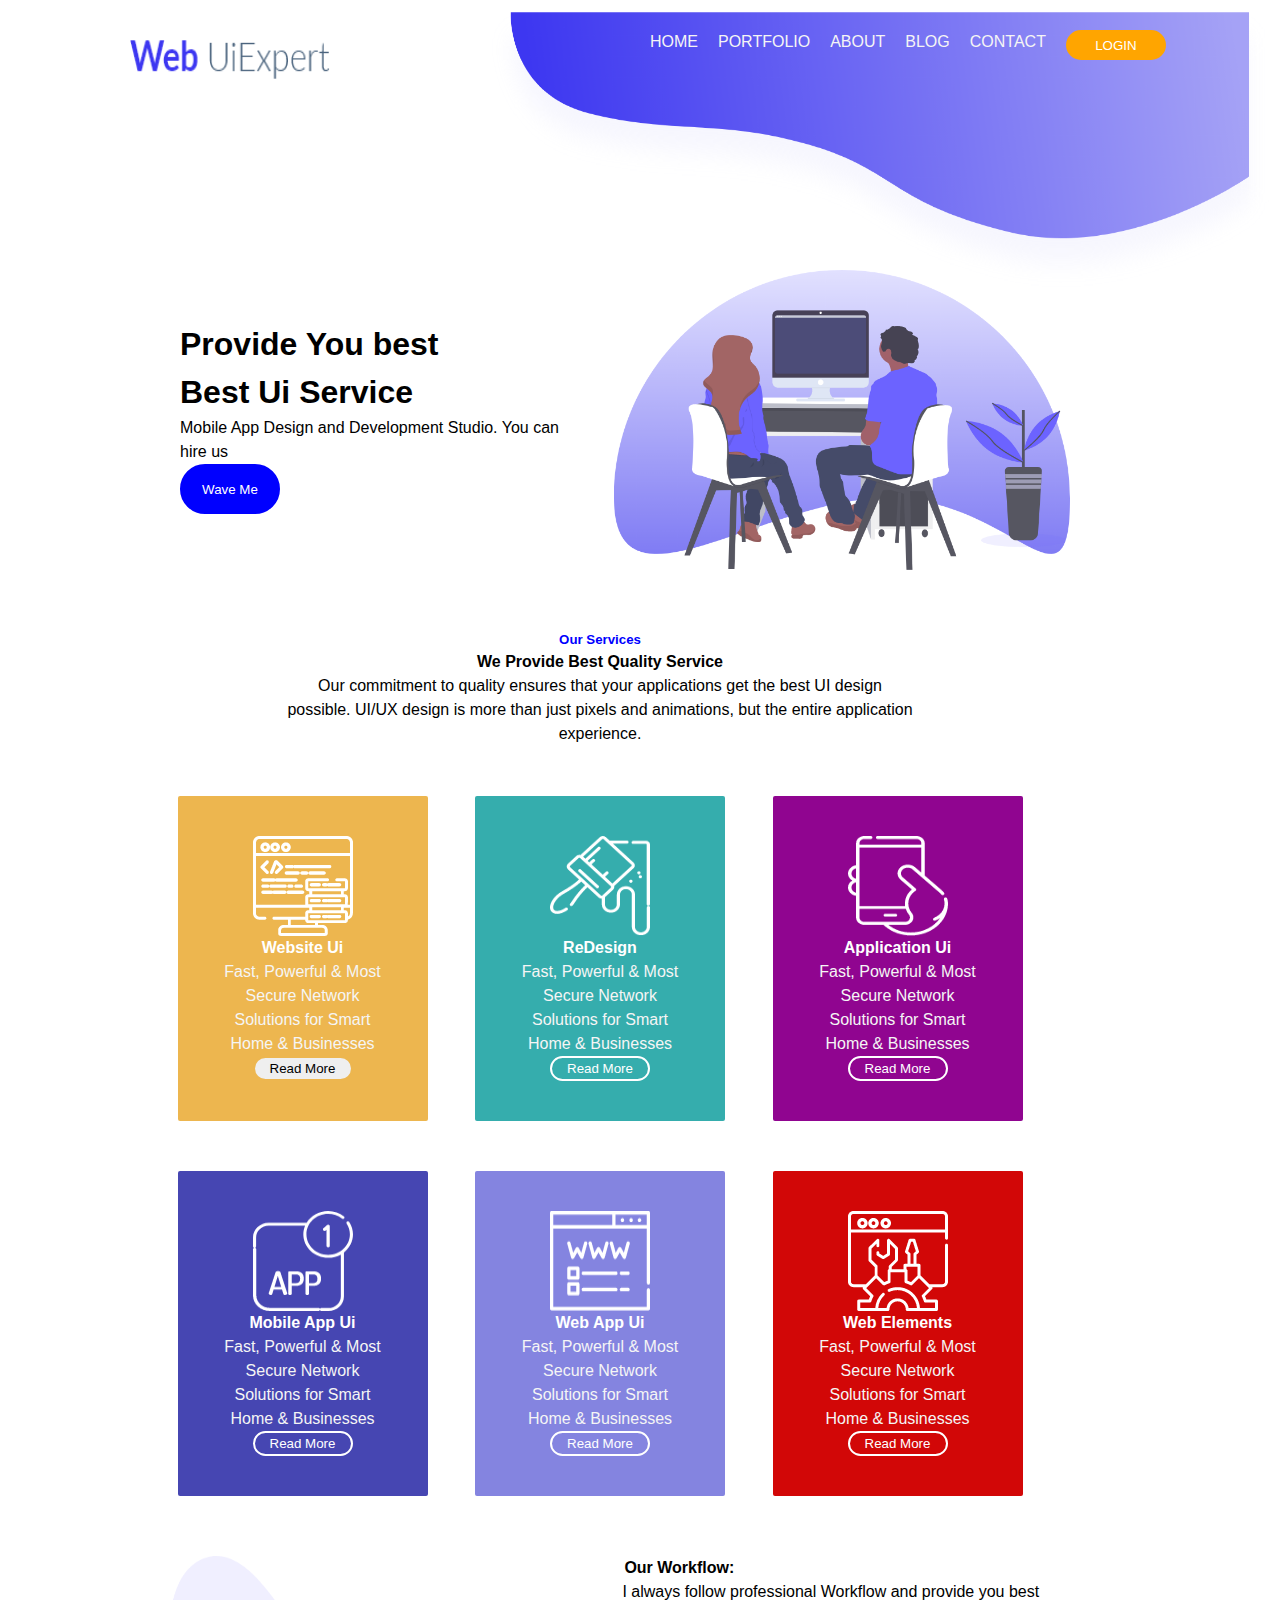
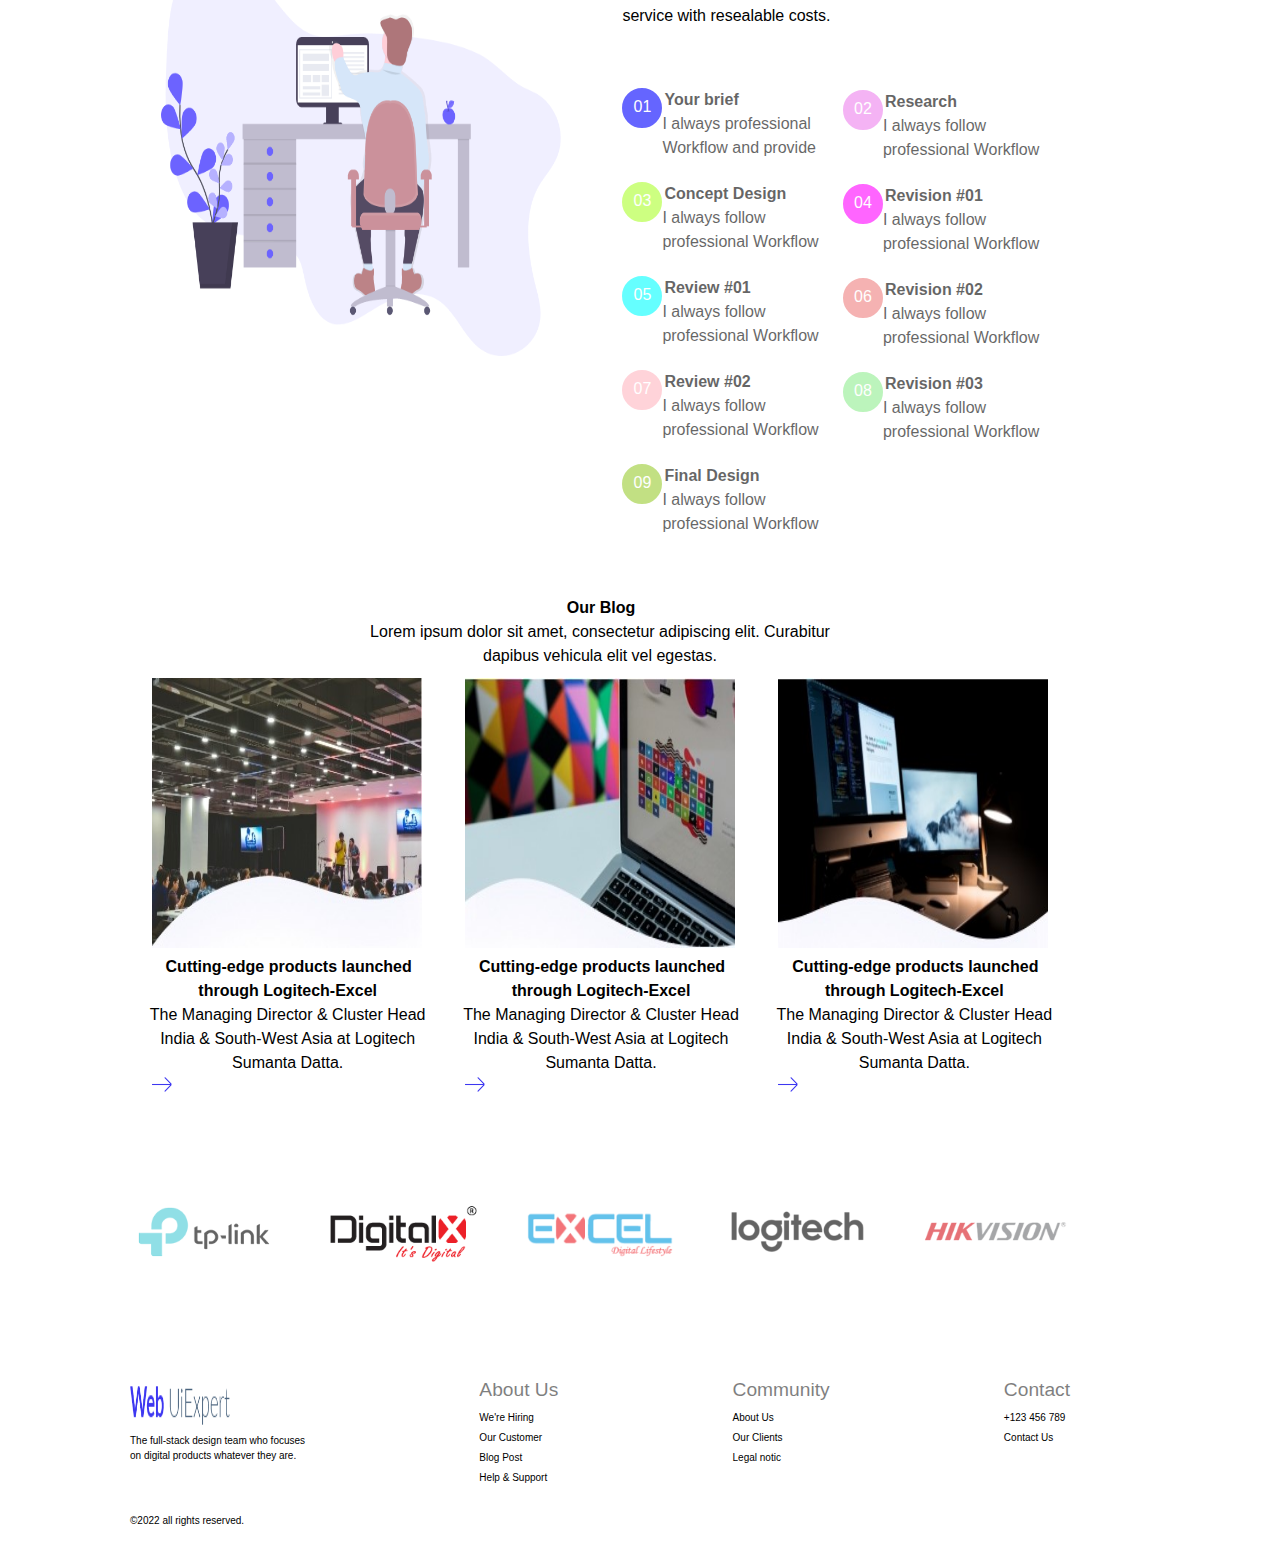
==== commit b423617e: "working on responsive page" ====
--- a/index.html
+++ b/index.html
@@ -19,9 +19,9 @@
           <li class="nav">CONTACT</li>
           <li class="nav"><button>LOGIN</button></li>
         </ul>
+        <img class="naimg" src="images/Path 1361.png" alt="nav bar image" width="800px" height="300px">
         </nav>
-        <img class="naimg" src="images/Path 1361.png" alt="nav bar image" width="600px" height="100px">
-       </div>
+      </div>
       <div class="container">
       <section class="section">
         <div class="main">
@@ -222,7 +222,7 @@
           <p>The full-stack design team who focuses<br> 
             on digital products whatever they are.
           </p>
-         <p>&copy;2022 all rights reserved.</p>
+         <p class="cpy">&copy;2022 all rights reserved.</p>
          </div>
          <div>
           <ul>
--- a/index.css
+++ b/index.css
@@ -14,7 +14,7 @@
 }
 .container{
     max-width: 1000px;
-    margin:0px 0px 0px 200px;
+    margin:0px 0px 0px 100px;
     padding: 30px;
     font-family: sans-serif;
 }
@@ -22,14 +22,15 @@
     display:flex;
     justify-content: space-between;
 }
+
 .container .navbar ul{
     display:flex;
     justify-content: space-between;
     flex-direction: row;
     color: whitesmoke;
-    font-family: sans-serif;
-    margin-left: 370px;
-    margin-top:1px;
+    font-family: sans-serif;    
+    padding-left: 300px;
+    padding-bottom:150px;
 }
 .container .navbar .nav button{
     background-color:orange;
@@ -116,6 +117,7 @@
     color: whitesmoke;
     text-align: center;
     margin: 50px 0 ;
+    padding: 40px;
     background-color: rgb(237, 182, 79);
     align-items: center;
     border-radius: 2px;
@@ -131,12 +133,15 @@
     color: whitesmoke;
     text-align: center;
     margin:50px 0;
+    padding: 40px;
     background-color: rgb(53, 173, 173);
     align-items: center;
     border-radius: 2px;
 }
 .container .cent .boxes .box2 p button{
-    border: 2px solid rgb(53, 173, 173);
+    border: 2px solid white;
+    background-color:transparent;
+    color: white;
 }
 .container .boxes .box3{
     display: flex;
@@ -145,19 +150,23 @@
     width:250px;
     color: whitesmoke;
     text-align: center;
+    padding: 40px;
     margin: 50px 0 50px 0;
     background-color: rgb(144, 5, 144);
     align-items: center;
     border-radius: 2px;
 }
 .container .cent .boxes .box3 p button{
-    border: 2px solid rgb(144, 5, 144);
+    border: 2px solid white;
+    background-color: transparent;
+    color: white;
 }
 .container .boxes .box4{
     display: flex;
     justify-content: center;
     flex-direction: column;
     width:250px;
+    padding: 40px;
     color: whitesmoke;
     text-align: center;
     background-color:rgb(70, 70, 178);
@@ -165,13 +174,16 @@
     border-radius: 2px;
 }
 .container .cent .boxes .box4 p button{
-    border: 2px solid rgb(70, 70, 178);
+    border: 2px solid white;
+    background-color: transparent;
+    color: white;
 }
 .container .boxes .box5{
     display: flex;
     justify-content: center;
     flex-direction: column;
     width:250px;
+    padding: 40px;
     color: whitesmoke;
     text-align: center;
     background-color: rgb(132, 132, 224);
@@ -179,13 +191,16 @@
     border-radius: 2px;
 }
 .container .cent .boxes .box5 p button{
-    border: 2px solid rgb(132, 132, 224);
+    border: 2px solid white;
+    background-color: transparent;
+    color: white;
 }
 .container .boxes .box6{
     display: flex;
     justify-content: center;
     flex-direction: column;
     width:250px;
+    padding:40px;
     color: whitesmoke;
     text-align: center;
     background-color: rgb(210, 7, 7);
@@ -193,7 +208,9 @@
     border-radius: 2px;
 }
 .container .cent .boxes .box6 p button{
-    border: 2px solid rgb(210, 7, 7);
+    border: 2px solid white;
+    background-color: transparent;
+    color: white;
 }
 .container .service .boxes{
     background-color: gainsboro;
@@ -205,10 +222,11 @@
 
 .container .naimg{
     position:absolute;
-    right: 70px;
-    top:25px;
-    z-index: -1;
-}
+    top:0px;
+    right:0px;
+    z-index: -5;
+}
+
 .container .workflow .flow .num{
     display:flex;
     flex-direction: column;
@@ -394,3 +412,6 @@
     font-size: 10px;
     margin-top: 5px;
 }
+.container .final .cpy{
+    padding-top: 50px;
+}